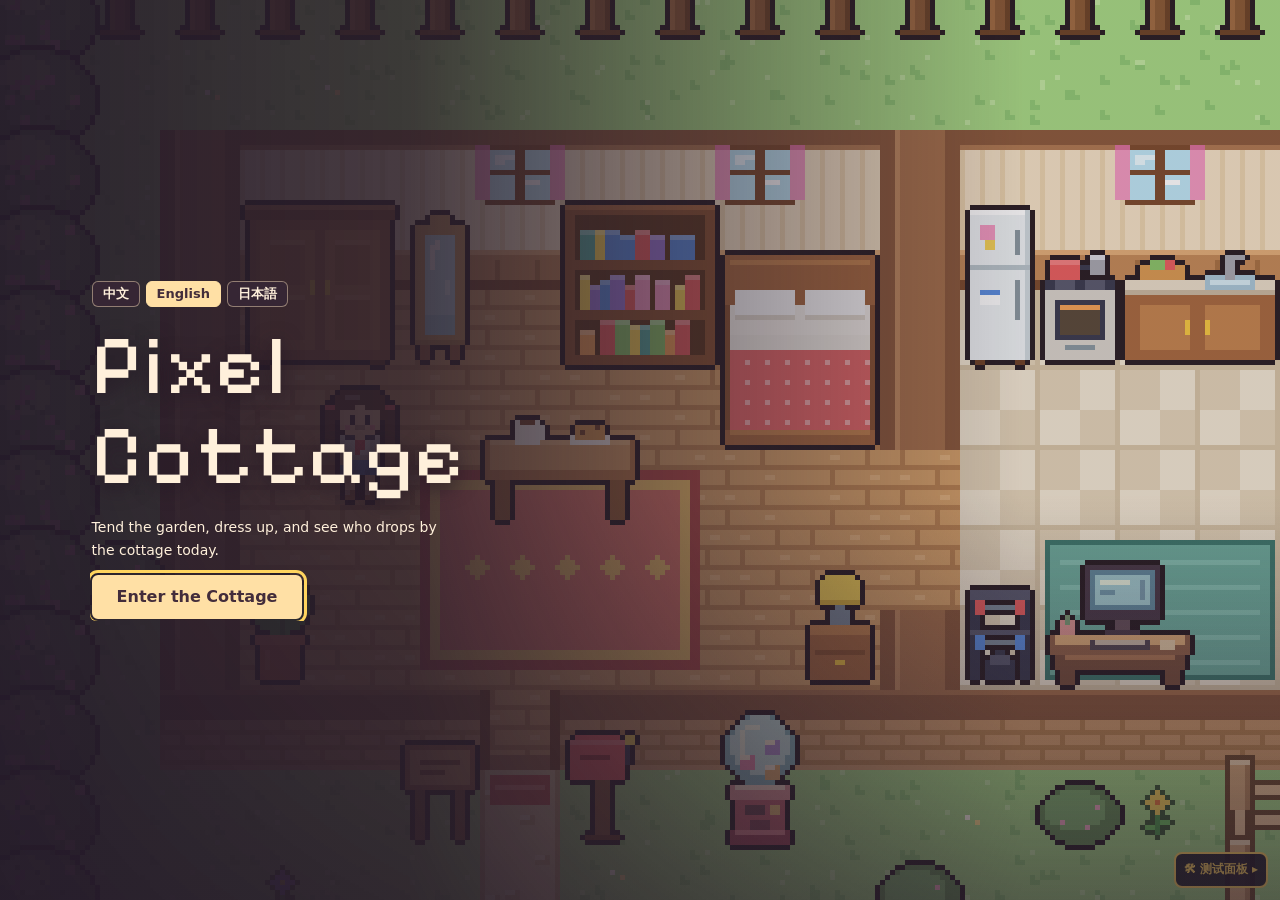
==== dev.html @ 5743267c "Let players revisit the place named in a sketch dedication" ====
<!doctype html>
<html lang="zh-CN">
<head>
<meta charset="utf-8">
<meta name="viewport" content="width=device-width, initial-scale=1, viewport-fit=cover">
<title>[DEV] 像素小屋 · HomeLove</title>
<link rel="preconnect" href="https://fonts.googleapis.com">
<link rel="preconnect" href="https://fonts.gstatic.com" crossorigin>
<link rel="stylesheet" href="https://fonts.googleapis.com/css2?family=ZCOOL+KuaiLe&family=Silkscreen&family=DotGothic16&family=Pixelify+Sans:wght@400;600&display=swap">
<link rel="stylesheet" href="style.css?v=day-plans-1">
</head>
<body data-mode="test">

<canvas id="game" tabindex="0" data-i18n-aria="title"></canvas>
<div id="lanternReaction" class="px hidden" role="status" aria-live="polite"></div>

<div id="hud">
  <div id="hudStats">
  <div class="chip" id="chipTime">☀️</div>
  <div class="chip">
    <span class="bar" id="barE">⚡<i><b id="bE"></b></i></span>
    <span class="bar" id="barH">🍙<i><b id="bH"></b></i></span>
    <span class="bar" id="barM">💗<i><b id="bM"></b></i></span>
  </div>
  <div class="chip" data-i18n-title="bagTitle">🎒<span class="n" id="cBag">0</span></div>
  </div>
  <button class="px" id="miniMap" type="button" aria-controls="villageMap" data-i18n-aria="miniMapLabel" data-i18n-title="villageMap">
    <canvas id="miniOverview" width="192" height="136" aria-hidden="true"></canvas>
    <span id="miniRide" class="hidden"></span>
  </button>
</div>
<div id="hudR">
  <button class="pbtn hidden" id="btnUmbrella" type="button" aria-keyshortcuts="U" title="U"></button>
  <button class="pbtn primary" id="btnWardrobe" type="button" data-i18n="btnWardrobe"></button>
  <button class="pbtn" id="btnAlbum" type="button" data-i18n="btnAlbum"></button>
  <button class="pbtn" id="btnDiary" type="button" data-i18n="btnDiary"></button>
  <details id="cottageMenu">
    <summary data-i18n-aria="moreActions">···</summary>
    <div class="cottage-menu-items">
      <button class="pbtn" id="btnMap" type="button" data-i18n="villageMap"></button>
      <button class="pbtn" id="btnTravel" type="button" data-i18n="travelShop"></button>
      <button class="pbtn" id="btnLang" type="button" data-i18n-aria="language"></button>
      <button class="pbtn" id="btnSound" type="button" data-i18n-aria="sound">🔊</button>
      <button class="pbtn" id="btnHelp" type="button" data-i18n="help"></button>
    </div>
  </details>
</div>

<div id="prompt" class="px hidden"></div>
<div id="villageGuide" class="hidden">
  <span id="villageGuideText" role="status"></span>
  <button id="firstGreetingDismiss" type="button" class="hidden" data-i18n="firstGreetingDismiss"></button>
  <button id="villageRouteCancel" type="button" class="hidden" data-i18n-aria="villageRouteCancel" data-i18n-title="villageRouteCancel">×</button>
</div>
<button class="pbtn" id="fishCancel" type="button" data-i18n="fishCancel" hidden></button>
<div id="toast" class="px hidden" role="status" aria-live="polite"></div>
<div id="dialog" class="px hidden" aria-live="polite"><div class="who"></div><div class="txt"></div><div class="choices"></div><div class="more">▼</div></div>

<div id="pad" aria-hidden="true">
  <button class="u" data-k="up" type="button">▲</button>
  <button class="l" data-k="left" type="button">◀</button>
  <button class="r" data-k="right" type="button">▶</button>
  <button class="d" data-k="down" type="button">▼</button>
</div>
<button id="abtn" type="button" data-i18n-aria="interact">A</button>

<div id="dress" class="overlay hidden" role="dialog" aria-modal="true" data-i18n-aria="wardrobe">
  <div class="dpanel px">
    <div class="dhead">
      <h2><span data-i18n="wardrobe"></span><small data-i18n="wardrobeHint"></small></h2>
      <button class="pbtn" id="dClose" type="button" data-i18n="dressDone"></button>
    </div>
    <div class="dbody">
      <section class="stage">
        <div class="stagebox"><canvas id="preview" width="20" height="26"></canvas></div>
        <div class="stagectl">
          <div class="rot">
            <button class="pbtn" id="rotL" type="button" data-i18n-aria="turnL">◀</button>
            <span id="rotLabel"></span>
            <button class="pbtn" id="rotR" type="button" data-i18n-aria="turnR">▶</button>
          </div>
          <div class="row">
            <button class="pbtn" id="btnWalk" type="button"></button>
            <button class="pbtn" id="btnRandom" type="button" data-i18n="random"></button>
            <button class="pbtn" id="btnSave" type="button" data-i18n="saveLook"></button>
          </div>
          <div class="looksWrap">
            <div class="lbl" data-i18n="myLooks"></div>
            <div class="looks" id="looks"></div>
          </div>
        </div>
      </section>
      <section class="picker">
        <nav class="tabs" id="tabs" data-i18n-aria="catsAria"></nav>
        <div class="items" id="items"></div>
        <div id="colorsWrap">
          <div class="lbl" data-i18n="color"></div>
          <div class="colors" id="colors"></div>
        </div>
      </section>
    </div>
  </div>
</div>

<dialog id="villageMap" class="overlay" aria-labelledby="villageMapTitle">
  <div class="dpanel px village-panel">
    <div class="dhead"><h2 id="villageMapTitle" data-i18n="villageMap"></h2><button class="pbtn" id="villageClose" type="button" data-i18n="close" autofocus></button></div>
    <div class="village-body">
      <div class="village-preview">
        <canvas id="villageOverview" width="192" height="136" aria-hidden="true"></canvas>
        <p data-i18n="villageChooseRoute"></p>
      </div>
      <div id="villageStops"></div>
    </div>
  </div>
</dialog>

<div id="diary" class="overlay hidden" role="dialog" aria-modal="true" data-i18n-aria="diary">
  <div class="dpanel px diarypanel">
    <div class="dhead">
      <h2><span data-i18n="diary"></span><small id="diarySub"></small></h2>
      <button class="pbtn" id="diaryClose" type="button" data-i18n="close"></button>
    </div>
    <div class="diarybody" id="diaryBody"></div>
  </div>
</div>

<div id="album" class="overlay hidden" role="dialog" aria-modal="true" data-i18n-aria="albumTitle">
  <div class="dpanel px diarypanel">
    <div class="dhead">
      <h2 data-i18n="albumTitle"></h2>
      <button class="pbtn" id="albumClose" type="button" data-i18n="close"></button>
    </div>
    <div class="album-body" id="albumBody"></div>
  </div>
</div>

<div id="start" class="overlay" role="dialog" aria-modal="true" data-i18n-aria="title">
  <div class="card px">
    <div class="langpick" id="langPick" role="group" data-i18n-aria="language"></div>
    <h1 data-i18n="title"></h1>
    <p class="start-lead" data-i18n="startLead"></p>
    <p class="start-detail" data-i18n="intro1"></p>
    <p class="start-detail" data-i18n="intro2"></p>
    <div class="keys">
      <span class="k"><kbd>↑</kbd><kbd>↓</kbd><kbd>←</kbd><kbd>→</kbd></span><span id="moveHelp"></span>
      <span class="k"><kbd>E</kbd><kbd data-i18n="space"></kbd></span><span data-i18n="kAct"></span>
      <span class="k"><kbd>1</kbd><kbd>2</kbd><kbd>3</kbd></span><span data-i18n="kChoose"></span>
      <span class="k"><kbd>C</kbd><kbd>J</kbd><kbd>B</kbd><kbd>L</kbd></span><span data-i18n="kMenus"></span>
      <span class="k"><kbd>M</kbd></span><span data-i18n="kSound"></span>
      <span class="k"><kbd>A</kbd></span><span data-i18n="kTouch"></span>
    </div>
    <button class="pbtn primary" id="btnStart" type="button"></button>
  </div>
</div>
<div id="fade"></div>

<script src="npc-memory.js"></script>
<script src="save-manager.js?v=save-recovery-1"></script>
<script src="cottage-activities.js?v=request-choices-1"></script>
<script src="cottage-events.js?v=snow-fishing-1"></script>
<script src="cottage-bonds.js?v=bonds-1"></script>
<script src="memory-album.js?v=cafe-request-1"></script>
<script src="resident-stories.js?v=quiet-moments-1"></script>
<script src="village-map.js?v=day-plans-1"></script>
<script src="cottage-travel.js?v=umbrella-1"></script>
<script src="village-weekend.js"></script>
<script src="village-riverside.js"></script>
<script src="village-projects.js"></script>
<script src="village-blackout.js?v=rare-nights"></script>
<script src="lang/zh.js?v=rain-dedication-visit-1" charset="utf-8"></script>
<script src="lang/en.js?v=rain-dedication-visit-1" charset="utf-8"></script>
<script src="lang/ja.js?v=rain-dedication-visit-1" charset="utf-8"></script>

<script src="js/core.js"></script>
<script src="js/wardrobe-art.js"></script>
<script src="js/audio.js"></script>
<script src="js/state.js?v=rain-dedication-visit-1"></script>
<script src="js/world-map.js?v=market-lunch-1"></script>
<script src="js/world-art.js"></script>
<script src="js/residents.js?v=rain-dedication-visit-1"></script>
<script src="js/dialogue.js"></script>
<script src="js/daily-life.js?v=lunch-return-1"></script>
<script src="js/fishing.js?v=day-plans-1"></script>
<script src="js/relationships.js?v=rain-dedication-visit-1"></script>
<script src="js/interaction.js?v=rain-sketch-1"></script>
<script src="js/hud.js?v=day-plans-1"></script>
<script src="js/input.js?v=day-plans-1"></script>
<script src="js/wardrobe.js"></script>
<script src="js/diary.js?v=rain-dedication-visit-1"></script>
<script src="js/album.js?v=rain-dedication-visit-1"></script>
<script src="js/render.js?v=rain-return-1"></script>
<script src="js/main.js?v=day-plans-1"></script>
<script src="dev/panel.js?v=day-plans-1"></script>
</body>
</html>
---- style.css ----
/* Layout: full-screen pixel world; wooden-frame UI panels float on top (HUD, dialogue with choices, wardrobe, diary). */
:root{
  --bg:#2a2230;
  --panel:#fff6e6;
  --panel-2:#f5e2c4;
  --wood:#8c5a3c;
  --ink:#3a2a2e;
  --muted:#8b7466;
  --line:#3a2a2e;
  --shadow:#3a2a2e;
  --accent:#e2607a;
  --accent-ink:#ffffff;
  --sel:#ffd45e;
  --sel-ink:#3a2a2e;
  --backdrop:rgba(30,22,34,.55);
  --c-energy:#f2c33a;
  --c-hunger:#ef9a4f;
  --c-mood:#ec6a8a;
  --font-display:"ZCOOL KuaiLe","PingFang SC","Hiragino Sans GB","Microsoft YaHei",sans-serif;
  --font-body:"PingFang SC","Hiragino Sans GB","Microsoft YaHei","Noto Sans SC",system-ui,sans-serif;
}
@media (prefers-color-scheme: dark){
  :root:not([data-theme="light"]){
    --panel:#2e2636; --panel-2:#3d3248; --wood:#5e3c2a; --ink:#f5eadc; --muted:#b9a897; --line:#120e16; --shadow:#0c090f;
    --accent:#f07890; --sel:#e9b949; --sel-ink:#2a2026; --backdrop:rgba(8,6,10,.65); color-scheme:dark;
  }
}
:root[data-theme="dark"]{
  --panel:#2e2636; --panel-2:#3d3248; --wood:#5e3c2a; --ink:#f5eadc; --muted:#b9a897; --line:#120e16; --shadow:#0c090f;
  --accent:#f07890; --sel:#e9b949; --sel-ink:#2a2026; --backdrop:rgba(8,6,10,.65); color-scheme:dark;
}
*{box-sizing:border-box}
html,body{height:100%;margin:0;overflow:hidden}
body{background:var(--bg);color:var(--ink);font-family:var(--font-body);-webkit-user-select:none;user-select:none;-webkit-tap-highlight-color:transparent}
canvas{image-rendering:pixelated;image-rendering:crisp-edges}
#game{position:fixed;inset:0;display:block;touch-action:none;outline:none}
#lanternReaction{position:fixed;left:0;top:0;z-index:4;max-width:min(240px,70vw);padding:5px 9px;font-size:13px;line-height:1.4;background:#fff0cf;border-width:2px;pointer-events:none;transform:translate(-50%,-100%)}
#lanternReaction::after{content:"";position:absolute;left:50%;bottom:-5px;width:6px;height:6px;background:#fff0cf;border-right:2px solid var(--line);border-bottom:2px solid var(--line);transform:rotate(45deg)}
.hidden{display:none!important}
button{font:inherit;color:inherit;cursor:pointer}
button:focus-visible{outline:3px solid var(--sel);outline-offset:2px}
.px{background:var(--panel);color:var(--ink);border:3px solid var(--line);box-shadow:4px 4px 0 var(--shadow);border-radius:6px}
.pbtn{background:var(--panel);color:var(--ink);border:3px solid var(--line);box-shadow:3px 3px 0 var(--shadow);border-radius:6px;padding:6px 12px;font-weight:700;font-size:14px;line-height:1.2}
.pbtn:active{transform:translate(2px,2px);box-shadow:1px 1px 0 var(--shadow)}
.pbtn.primary{background:var(--accent);color:var(--accent-ink)}
kbd{display:inline-block;min-width:22px;padding:0 5px;margin-right:6px;border:2px solid var(--line);border-radius:4px;background:var(--sel);color:var(--sel-ink);text-align:center;font-family:"Silkscreen","PingFang SC","Hiragino Sans GB","Microsoft YaHei",sans-serif;font-size:12px;line-height:18px}

#hud{position:fixed;top:calc(12px + env(safe-area-inset-top,0px));left:calc(12px + env(safe-area-inset-left,0px));display:grid;justify-items:start;gap:8px;z-index:5;pointer-events:none;max-width:calc(100% - 210px)}
#hudStats{display:flex;gap:8px;flex-wrap:wrap}
#miniMap{display:block;width:clamp(95px,14vw,144px);padding:3px;pointer-events:auto;text-align:left}
#miniOverview{display:block;width:100%;height:auto;image-rendering:pixelated;border-radius:2px}
#miniRide{display:block;margin:3px 2px 0;font-size:11px;font-weight:700;line-height:1.3}
.chip{background:var(--panel);border:3px solid var(--line);box-shadow:3px 3px 0 var(--shadow);border-radius:6px;padding:4px 10px;font-weight:700;font-size:13px;display:flex;gap:8px;align-items:center;white-space:nowrap}
.chip .n{font-variant-numeric:tabular-nums}
.bar{display:flex;align-items:center;gap:3px;font-size:12px}
.bar i{display:block;width:34px;height:10px;border:2px solid var(--line);background:var(--panel-2);border-radius:2px;overflow:hidden}
.bar i b{display:block;height:100%;width:50%}
#bE{background:var(--c-energy)}#bH{background:var(--c-hunger)}#bM{background:var(--c-mood)}
.bar.low i{animation:blink 1s steps(2) infinite}
@keyframes blink{50%{border-color:var(--accent);background:var(--accent)}}
#hudR{position:fixed;top:calc(12px + env(safe-area-inset-top,0px));right:calc(12px + env(safe-area-inset-right,0px));display:flex;gap:8px;z-index:5;flex-wrap:wrap;justify-content:flex-end;max-width:280px}
@media(max-width:560px){#hud{max-width:46vw;gap:6px}#hudStats{gap:5px}#hudR{max-width:48vw}#hudR .pbtn{padding:4px 6px;font-size:12px}}
@media(max-width:560px){#chipTime{max-width:100%;white-space:normal;font-size:12px;line-height:1.5}#hudStats{flex-wrap:wrap}}

#prompt{position:fixed;left:50%;bottom:calc(24px + env(safe-area-inset-bottom,0px));transform:translateX(-50%);z-index:7;padding:6px 12px;font-size:14px;font-weight:700;white-space:nowrap}
#toast{position:fixed;left:50%;top:calc(64px + env(safe-area-inset-top,0px));transform:translateX(-50%);z-index:9;padding:5px 12px;font-size:13px;font-weight:700;white-space:nowrap;pointer-events:none;max-width:calc(100% - 32px);overflow:hidden;text-overflow:ellipsis}
#dialog{position:fixed;left:50%;bottom:calc(74px + env(safe-area-inset-bottom,0px));transform:translateX(-50%);width:min(560px,calc(100% - 32px));z-index:8;padding:10px 14px 14px;cursor:pointer;max-height:calc(100% - 120px);overflow:auto}
#dialog.modal{bottom:calc(24px + env(safe-area-inset-bottom,0px))}
#dialog .who{font-family:var(--font-display);font-size:16px;color:var(--accent);margin-bottom:2px}
#dialog .txt{font-size:15px;line-height:1.65}
#dialog .more{position:absolute;right:12px;bottom:4px;font-size:12px;color:var(--muted);animation:bob .8s steps(2) infinite}
@keyframes bob{50%{transform:translateY(2px)}}
.projectName,.projectSketch{grid-column:1/-1}.projectName{width:100%;padding:8px;border:2px solid var(--edge,#704d45);border-radius:5px;background:#fff8e8;color:#3a2835;font:inherit}.projectSketch{width:min(100%,288px);height:auto;image-rendering:pixelated}
.weekMeter{grid-column:1/-1;display:block;width:min(100%,260px);height:15px;border:2px solid #664753;background:#9f727b;position:relative;overflow:hidden}
.weekMeter::before{content:"";position:absolute;inset:0 auto 0 40%;width:20%;background:#729c75}
.weekMeter i{position:absolute;inset:0 auto 0 0;width:3px;background:#fff6df;animation:weekShot 1.35s linear infinite alternate}
@keyframes weekShot{to{left:calc(100% - 3px)}}
@media(prefers-reduced-motion:reduce){.weekMeter i{animation:none;left:50%}}
.choices{display:grid;grid-template-columns:repeat(auto-fit,minmax(min(100%,200px),1fr));gap:6px;margin-top:10px}
.choice{display:flex;align-items:center;gap:6px;text-align:left;background:var(--panel-2);color:var(--ink);border:3px solid var(--line);border-radius:6px;padding:6px 10px;font-weight:700;font-size:14px;min-width:0}
.choice:hover:not(:disabled),.choice:focus-visible{background:var(--sel);color:var(--sel-ink);outline:none}
.choice:disabled{opacity:.45;cursor:not-allowed}
.choice kbd{margin:0;flex:none}

#pad{position:fixed;left:calc(16px + env(safe-area-inset-left,0px));bottom:calc(16px + env(safe-area-inset-bottom,0px));z-index:6;display:none;grid-template-columns:repeat(3,52px);grid-template-rows:repeat(3,52px);gap:4px;touch-action:none}
#pad button{background:var(--panel);border:3px solid var(--line);border-radius:8px;box-shadow:3px 3px 0 var(--shadow);font-size:18px;font-weight:900;touch-action:none;padding:0}
#pad button.on{transform:translate(2px,2px);box-shadow:1px 1px 0 var(--shadow);background:var(--sel);color:var(--sel-ink)}
#pad .u{grid-column:2;grid-row:1}#pad .l{grid-column:1;grid-row:2}#pad .r{grid-column:3;grid-row:2}#pad .d{grid-column:2;grid-row:3}
#abtn{position:fixed;right:calc(20px + env(safe-area-inset-right,0px));bottom:calc(30px + env(safe-area-inset-bottom,0px));width:74px;height:74px;border-radius:50%;z-index:6;display:none;font-family:"Silkscreen",monospace;font-size:24px;background:var(--accent);color:var(--accent-ink);border:3px solid var(--line);box-shadow:3px 3px 0 var(--shadow);touch-action:none}
#abtn:active{transform:translate(2px,2px);box-shadow:1px 1px 0 var(--shadow)}
@media (pointer:coarse){
  #pad{display:grid}#abtn{display:block}
  #prompt{bottom:calc(196px + env(safe-area-inset-bottom,0px))}
  #dialog,#dialog.modal{bottom:auto;top:calc(104px + env(safe-area-inset-top,0px));max-height:calc(100% - 330px)}
}

.overlay{position:fixed;inset:0;z-index:20;background:var(--backdrop);display:flex;align-items:center;justify-content:center;padding:calc(16px + env(safe-area-inset-top,0px)) calc(16px + env(safe-area-inset-right,0px)) calc(16px + env(safe-area-inset-bottom,0px)) calc(16px + env(safe-area-inset-left,0px))}
.dpanel{width:min(940px,100%);max-height:100%;display:flex;flex-direction:column;overflow:hidden;border-width:4px}
.dhead{display:flex;align-items:center;justify-content:space-between;gap:12px;padding:8px 12px 8px 16px;background:var(--wood);color:#fff3df;border-bottom:4px solid var(--line)}
.dhead h2{margin:0;font-family:var(--font-display);font-weight:400;font-size:22px;letter-spacing:.04em}
.dhead small{font-size:12px;opacity:.85;margin-left:8px}
.dbody{display:grid;grid-template-columns:270px minmax(0,1fr);min-height:0;flex:1}
.stage{padding:14px;border-right:3px solid var(--line);display:flex;flex-direction:column;align-items:center;gap:12px;overflow:auto;background:var(--panel)}
.stagebox{width:100%;height:236px;display:flex;justify-content:center;align-items:flex-end;padding-bottom:14px;border:3px solid var(--line);border-radius:6px;position:relative;
  background-color:var(--panel-2);
  background-image:linear-gradient(45deg,rgba(120,80,60,.08) 25%,transparent 25%,transparent 75%,rgba(120,80,60,.08) 75%),linear-gradient(45deg,rgba(120,80,60,.08) 25%,transparent 25%,transparent 75%,rgba(120,80,60,.08) 75%);
  background-size:16px 16px;background-position:0 0,8px 8px}
.stagebox::after{content:"";position:absolute;left:50%;bottom:14px;width:96px;height:12px;transform:translateX(-50%);background:rgba(58,42,46,.18);border-radius:50%}
#preview{width:160px;height:208px;position:relative;z-index:1}
#preview.pop{animation:pop .28s steps(4)}
@keyframes pop{0%{transform:translateY(0)}40%{transform:translateY(-10px)}100%{transform:translateY(0)}}
.stagectl{display:flex;flex-direction:column;gap:10px;align-items:center;width:100%}
.rot{display:flex;align-items:center;gap:8px}
.rot span{min-width:44px;text-align:center;font-weight:700;font-size:13px}
.rot .pbtn{padding:4px 10px}
.row{display:flex;gap:8px;flex-wrap:wrap;justify-content:center}
.looksWrap{width:100%}
.lbl{font-size:12px;font-weight:800;color:var(--muted);letter-spacing:.08em;margin:0 0 6px}
.looks{display:flex;flex-wrap:wrap;gap:10px}
.looks .empty{font-size:12px;color:var(--muted);line-height:1.5}
.look{position:relative;border:3px solid var(--line);border-radius:6px;background:var(--panel-2);padding:2px}
.look canvas{width:40px;height:52px;display:block}
.look .del{position:absolute;top:-9px;right:-9px;width:20px;height:20px;border-radius:50%;border:2px solid var(--line);background:var(--panel);font-size:11px;line-height:14px;padding:0;font-weight:900}
.picker{display:flex;flex-direction:column;min-height:0;padding:12px 14px 14px;gap:12px;background:var(--panel)}
.tabs{display:flex;gap:6px;flex-wrap:wrap}
.tab{padding:6px 12px;border:3px solid var(--line);border-radius:6px;background:var(--panel-2);font-weight:700;font-size:14px}
.tab.on{background:var(--sel);color:var(--sel-ink);box-shadow:3px 3px 0 var(--shadow)}
.items{display:grid;grid-template-columns:repeat(auto-fill,minmax(86px,1fr));gap:10px;overflow:auto;min-height:120px;flex:1;padding:2px 6px 6px 2px;align-content:start}
.item{border:3px solid var(--line);border-radius:6px;background:var(--panel-2);padding:8px 4px 6px;display:flex;flex-direction:column;align-items:center;gap:4px;position:relative}
.item canvas{width:64px;height:56px}
.items[data-category="capsuleHair"] .item canvas{width:54px;height:63px}
.item span{font-size:12px;font-weight:700}
.item.sel{background:var(--sel);color:var(--sel-ink);box-shadow:3px 3px 0 var(--shadow)}
.item.locked canvas{filter:grayscale(1);opacity:.45}
.item .lock{position:absolute;top:3px;right:5px;font-size:11px;font-weight:800;color:var(--accent)}
.item .liked{position:absolute;top:3px;left:5px;font-size:11px;color:var(--accent)}
.colors{display:flex;flex-wrap:wrap;gap:8px}
.sw{width:30px;height:30px;border:3px solid var(--line);border-radius:6px;padding:0}
.sw.on{box-shadow:0 0 0 3px var(--sel),3px 3px 0 3px var(--shadow)}

#villageMap{width:100%;height:100%;max-width:none;max-height:none;margin:0;border:0;color:inherit}
#villageMap:not([open]){display:none}
#villageMap::backdrop{background:transparent}
.village-panel{width:min(720px,100%)}
.village-body{display:grid;grid-template-columns:minmax(0,1.4fr) minmax(0,1fr);gap:14px;align-items:start;padding:14px;overflow:auto}
.village-preview p{margin:6px 0 0;color:var(--muted);font-size:12px;line-height:1.5}
#villageOverview{display:block;width:100%;height:auto;image-rendering:pixelated;border:3px solid var(--line);border-radius:6px}
#villageStops{display:grid;gap:6px}
.village-stop{display:flex;align-items:center;gap:8px;text-align:left}
.village-stop small{display:block;font-weight:500;color:var(--muted)}
.village-dot{width:10px;height:10px;flex:0 0 10px;border:1px solid var(--line)}
@media(max-width:520px){.village-body{grid-template-columns:1fr}.village-panel{height:auto;max-height:90vh}#villageOverview{max-height:34vh;object-fit:contain}}
.diarypanel{width:min(860px,100%)}
#btnAlbum{position:relative}
#btnAlbum[data-new]::after{content:attr(data-new);position:absolute;top:-7px;right:-5px;padding:1px 4px;color:#fff9eb;background:#a55356;border:2px solid #fff1d5;font-size:10px;line-height:1.2;pointer-events:none}
.album-body{overflow:auto;padding:16px;background:#f5e3c7;color:#513b33}
.album-grid{display:grid;grid-template-columns:repeat(auto-fill,minmax(min(100%,145px),1fr));gap:14px}
.album-tabs{display:flex;flex-wrap:wrap;gap:8px;margin-bottom:16px}
.album-card,.album-page{background:#fff5df;border:2px solid #b48667;color:#513b33;padding:8px;box-shadow:2px 3px #d7b595}
.album-card{display:flex;flex-direction:column;gap:4px;text-align:start;font:inherit;cursor:pointer}
.album-card:hover,.album-card:focus-visible{border-color:#a55356}
.album-card[data-kind="rareDate"]{border-color:#b48537}
.album-card canvas,.album-page canvas{display:block;width:100%;height:auto;image-rendering:pixelated;border:1px solid #ac8063}
.album-card small,.album-page small{color:#75594a}
.album-page>.pbtn{margin:8px 8px 0 0}
.moment-art{display:block;grid-column:1/-1;width:192px;max-width:100%;height:auto;image-rendering:pixelated;border:2px solid #735047;margin:8px auto}
.badge-grid{display:grid;grid-template-columns:repeat(auto-fill,minmax(min(100%,128px),1fr));gap:10px;margin-top:8px}
.badge{display:grid;justify-items:center;gap:4px;text-align:center;background:#fff5df;border:2px solid #b48667;color:#513b33;padding:8px;box-shadow:2px 3px #d7b595}
.badge canvas{width:48px;height:48px;image-rendering:pixelated}
.badge small{color:#75594a;font-size:11px}
.badge.locked{opacity:.6}
.badge.rare:not(.locked){background:linear-gradient(160deg,#fff4d2,#f1d9a8);border-color:#c9a258}
.badge .pbtn{font-size:12px;padding:3px 8px}
.rewind-row{display:flex;flex-wrap:wrap;gap:6px;margin-top:6px}
.album-page{width:min(100%,436px);margin:12px auto 4px;padding:12px}
.album-page h3{margin:10px 0 2px}
.album-page p{margin:8px 0 2px}
.diarybody{overflow:auto;padding:14px 16px 18px;display:flex;flex-direction:column;gap:18px;background:var(--panel)}
.dsec h3{margin:0 0 10px;font-family:var(--font-display);font-weight:400;font-size:19px}
.rel{display:grid;grid-template-columns:repeat(auto-fit,minmax(min(100%,360px),1fr));gap:12px}
.rcard{display:flex;gap:12px;padding:12px;border:3px solid var(--line);border-radius:6px;background:var(--panel-2)}
.rcard canvas{width:60px;height:78px;flex:none}
.rinfo{min-width:0;display:flex;flex-direction:column;gap:4px;font-size:13px}
.rtop{display:flex;align-items:center;gap:8px;flex-wrap:wrap}
.rtop b{font-size:16px}
.pill{font-size:11px;font-weight:800;padding:1px 8px;border:2px solid var(--line);border-radius:999px;background:var(--panel)}
.pill.love{background:var(--accent);color:var(--accent-ink)}
.rsub{color:var(--muted);font-size:12px}
.hearts{display:flex;gap:2px;font-size:15px;line-height:1;color:var(--muted)}
.hearts span{opacity:.3}.hearts span.on{color:var(--accent);opacity:1}
.rline{line-height:1.55}
.rline em{font-style:normal;color:var(--muted)}
.rnext{margin-top:2px;font-weight:700;color:var(--accent)}
.inv{display:grid;grid-template-columns:repeat(auto-fill,minmax(170px,1fr));gap:10px}
.icard{display:flex;gap:10px;align-items:center;padding:10px;border:3px solid var(--line);border-radius:6px;background:var(--panel-2)}
.icard .ic{font-size:24px}
.icard b{display:block;font-size:14px}
.icard small{color:var(--muted);font-size:12px;line-height:1.4;display:block}
.tips{margin:0;padding-left:18px;line-height:1.85;font-size:13px}

.card{width:min(480px,100%);padding:22px 22px 20px;display:flex;flex-direction:column;gap:14px;max-height:100%;overflow:auto}
.card h1{margin:0;font-family:var(--font-display);font-weight:400;font-size:34px;letter-spacing:.04em;text-wrap:balance}
.card p{margin:0;line-height:1.7;font-size:15px}
.keys{display:grid;grid-template-columns:auto 1fr;gap:8px 12px;font-size:14px;align-items:center}
.keys .k{display:flex;gap:4px}
.keys kbd{margin:0}
.card .pbtn{align-self:flex-start;font-size:16px;padding:8px 18px}
#fade{position:fixed;inset:0;background:#0d0a12;opacity:0;pointer-events:none;transition:opacity .45s;z-index:40}

.langpick{display:flex;gap:6px;flex-wrap:wrap}
.langpick .pbtn{padding:4px 10px;font-size:13px}
.langpick .pbtn[aria-pressed="true"]{background:var(--sel);color:var(--sel-ink)}
#btnLang{white-space:nowrap}
@media (max-width:720px){
  .overlay{padding:0}
  .dpanel{height:100%;width:100%;border-radius:0;border:0;box-shadow:none}
  .dhead{padding-top:calc(8px + env(safe-area-inset-top,0px));padding-left:max(16px,env(safe-area-inset-left,0px));padding-right:max(12px,env(safe-area-inset-right,0px))}
  .dhead small{display:none}
  .dbody{grid-template-columns:minmax(0,1fr);grid-template-rows:auto minmax(0,1fr)}
  .stage{border-right:0;border-bottom:3px solid var(--line);flex-direction:row;align-items:stretch;padding:10px max(16px,env(safe-area-inset-right,0px)) 10px max(16px,env(safe-area-inset-left,0px));overflow:visible}
  .stagebox{width:118px;flex:none;height:156px;padding-bottom:8px}
  .stagebox::after{bottom:8px;width:70px}
  #preview{width:100px;height:130px}
  .stagectl{align-items:flex-start;gap:8px;min-width:0}
  .row{justify-content:flex-start}
  .looksWrap{display:none}
  .picker{padding:10px max(16px,env(safe-area-inset-right,0px)) calc(12px + env(safe-area-inset-bottom,0px)) max(16px,env(safe-area-inset-left,0px))}
  .items{grid-template-columns:repeat(auto-fill,minmax(76px,1fr));gap:8px}
  .item canvas{width:56px;height:49px}
  .diarybody{padding:12px max(16px,env(safe-area-inset-right,0px)) calc(16px + env(safe-area-inset-bottom,0px)) max(16px,env(safe-area-inset-left,0px))}
  .card{margin:16px}
}
@media (prefers-reduced-motion:reduce){#preview.pop,.bar.low i,#dialog .more{animation:none}#fade{transition:none}}

.keepsakes{display:flex;flex-wrap:wrap;gap:7px;margin:8px 0}
.keepsake{display:flex;align-items:center;gap:6px;min-height:45px;padding:4px 7px;border:1px solid #ac745d;background:#fff0cc;color:#633f36;box-shadow:2px 2px 0 #d8a679;border-radius:3px}
.keepsake[data-kind="rareDate"]{border-color:#ac84b8;background:#f4e4ff;box-shadow:2px 2px 0 #c49ccc}
.keepsake[data-kind="sharedFishing"]{border-color:#7397a9;background:#e5f4fb;box-shadow:2px 2px 0 #a8c7d4}
.keepsake canvas{width:30px;height:39px;image-rendering:pixelated}
.keepsake-caption{display:grid;gap:1px;font-size:11px}
.keepsake-caption small{font-size:10px}
.capsule-reveal{display:grid;place-items:center;margin:4px auto 8px;width:88px;height:104px;border:2px solid #b87983;background:#fce1d4;box-shadow:3px 3px 0 #d1a18a;border-radius:8px}
.capsule-reveal canvas{width:60px;height:78px;image-rendering:pixelated}
/* Controls sit over the village, with utility actions in a compact menu. */
#hudStats{gap:4px}
#hud .chip,#miniMap,#hudR .pbtn,#cottageMenu>summary{
  border:1px solid #ffe1af66;background:#302633ed;color:#fff0d8;box-shadow:0 3px 10px #21162455;
  border-radius:5px
}
#hudR{max-width:none;gap:5px;align-items:start}
#hudR .pbtn,#cottageMenu>summary{min-height:40px;font-size:13px}
#hudR .pbtn:hover,#cottageMenu>summary:hover,#cottageMenu[open]>summary{background:#654654}
#hudR #btnWardrobe{background:#ffe0a5;color:#432d3b}
#cottageMenu{position:relative}
#cottageMenu>summary{
  cursor:pointer;list-style:none;display:grid;place-items:center;width:42px;font-weight:700
}
#cottageMenu>summary::-webkit-details-marker{display:none}
#cottageMenu>summary:focus-visible{outline:2px solid var(--sel);outline-offset:2px}
.cottage-menu-items{
  position:absolute;right:0;top:calc(100% + 6px);display:grid;gap:4px;min-width:132px;
  padding:6px;background:#302633;border:1px solid #ffe1af66;border-radius:6px
}
.cottage-menu-items .pbtn{text-align:start;white-space:nowrap}
#start{
  justify-content:flex-start;align-items:center;
  background:linear-gradient(90deg,#251b2af5,#291e2ad9 32%,#291e2a22 80%),linear-gradient(0deg,#251b2a99,transparent 45%);
  padding-inline:clamp(18px,7vw,96px)
}
#start .card{margin:0;gap:14px;background:transparent;border:0;box-shadow:none;color:#fff0db;padding:2px;width:min(460px,100%)}
#start h1{font-size:clamp(42px,7vw,84px);line-height:1.08;text-shadow:0 4px 20px #251824}
#start .card>p{font-size:14px;line-height:1.6;color:#fff0db;margin:0;max-width:40ch}
#start .langpick{order:-1}
#start .langpick button{border:1px solid #ffe4bd75;background:#362634;color:#fff0db;box-shadow:none}
#start .langpick button[aria-pressed="true"],#btnStart{background:#ffe0a5;color:#432d3b;border-color:#ffe0a5;box-shadow:none}
#btnStart{align-self:flex-start;min-height:44px;padding-inline:22px}
#start .keys,#start:not(.show-controls) .start-detail,#start.show-controls .start-lead{display:none}
#start.show-controls .keys{display:grid}
body:has(#start:not(.hidden)) :is(#hud,#hudR,#pad,#abtn){visibility:hidden}
@media(max-width:700px){
  #hud{max-width:54vw}
  #hudStats .chip{gap:5px;padding-inline:6px}
  #hudStats .bar i{width:24px}
  #hudR{width:min(42vw,220px)}
  #hudR .pbtn,#cottageMenu>summary{font-size:12px;min-height:44px}
  #miniMap{width:88px}
  #start{align-items:flex-end;background:linear-gradient(0deg,#251b2afc 4%,#251b2ae8 38%,#251b2a10 84%)}
  #start.show-controls{align-items:center;background:#251b2ae8}
  #start .card{margin-bottom:clamp(14px,7vh,58px)}
  #start.show-controls .card{margin-bottom:0}
}

#villageGuide {
  position: fixed;
  z-index: 6;
  left: 50%;
  bottom: calc(24px + env(safe-area-inset-bottom, 0px));
  transform: translateX(-50%);
  display: flex;
  align-items: center;
  gap: 8px;
  width: max-content;
  max-width: calc(100% - 32px);
  min-height: 34px;
  padding: 3px 9px;
  border: 1px solid #ffe0a575;
  border-radius: 5px;
  background: #302633ed;
  color: #ffe0a5;
  font-size: 13px;
  font-weight: 700;
  pointer-events: none;
}
#villageGuideText { padding: 3px 2px; }
#fishCancel{position:fixed;top:calc(104px + env(safe-area-inset-top,0px));right:12px;min-height:44px;z-index:8}
.village-stop .village-here{font-weight:700}
#villageGuide button {
  pointer-events: auto;
  min-width: 34px;
  min-height: 34px;
  padding: 0 8px;
  border: 1px solid #ffe0a54d;
  border-radius: 4px;
  background: transparent;
  color: inherit;
  font: inherit;
  cursor: pointer;
}
#villageGuide button:focus-visible { outline: 2px solid currentColor; outline-offset: 2px; }
#villageRouteCancel { font-size: 20px; }
#prompt:not(.hidden) + #villageGuide { bottom: calc(72px + env(safe-area-inset-bottom, 0px)); }
@media (pointer: coarse) {
  #villageGuide { bottom: calc(196px + env(safe-area-inset-bottom, 0px)); }
  #prompt:not(.hidden) + #villageGuide { bottom: calc(242px + env(safe-area-inset-bottom, 0px)); }
  #villageGuide button { min-width: 44px; min-height: 44px; }
}
@media (pointer: coarse) and (orientation: landscape) and (max-height: 480px) {
  #prompt, #villageGuide { bottom: calc(16px + env(safe-area-inset-bottom, 0px)); }
  #prompt:not(.hidden) + #villageGuide { bottom: calc(62px + env(safe-area-inset-bottom, 0px)); }
  #prompt, #villageGuide { max-width: calc(100% - 330px); white-space: normal; }
}
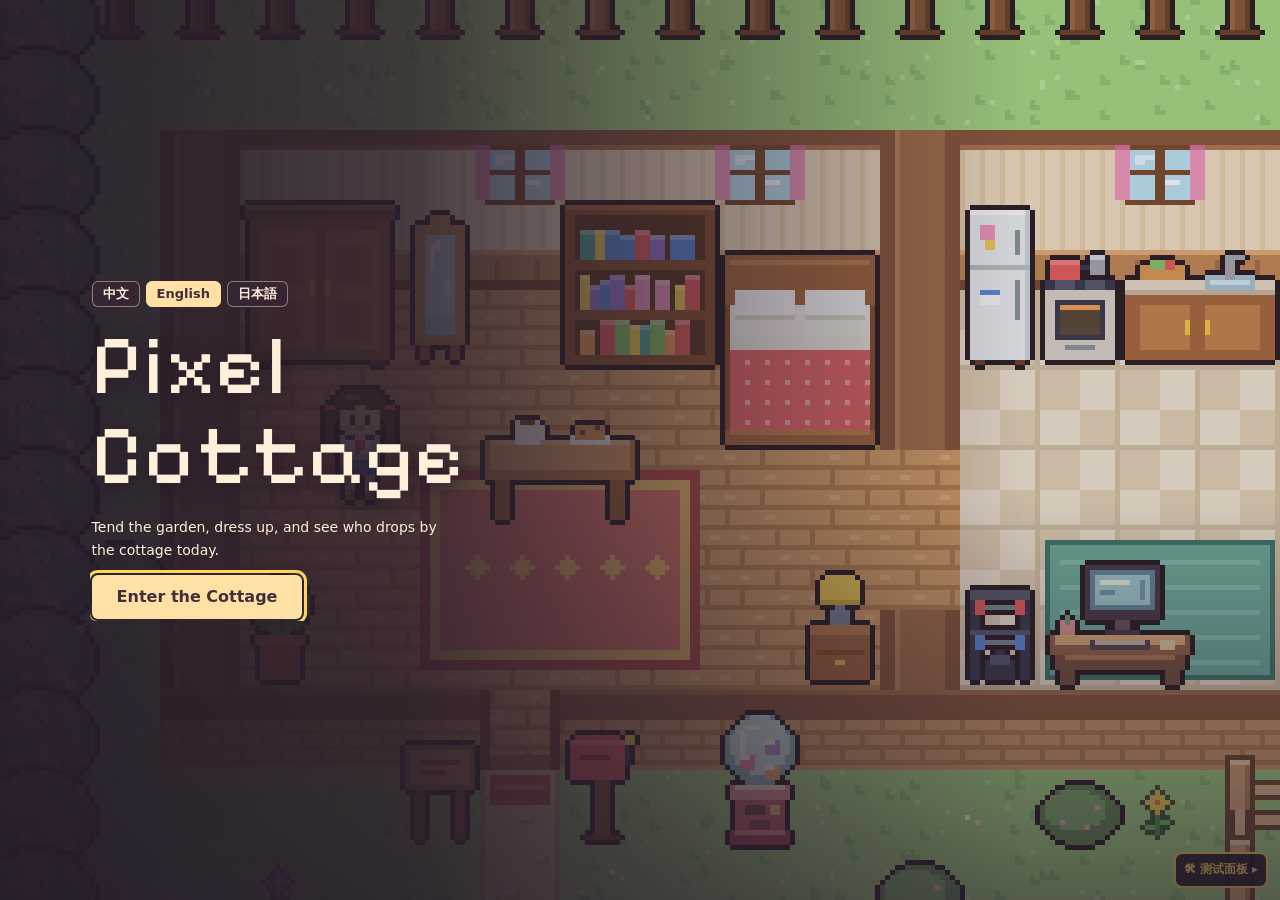
==== commit 030324c5: "Let sketch revisits record what changed at the puddle" ====
--- a/dev.html
+++ b/dev.html
@@ -168,27 +168,27 @@
 <script src="village-riverside.js"></script>
 <script src="village-projects.js"></script>
 <script src="village-blackout.js?v=rare-nights"></script>
-<script src="lang/zh.js?v=rain-dedication-visit-1" charset="utf-8"></script>
-<script src="lang/en.js?v=rain-dedication-visit-1" charset="utf-8"></script>
-<script src="lang/ja.js?v=rain-dedication-visit-1" charset="utf-8"></script>
+<script src="lang/zh.js?v=rain-dedication-compare-1" charset="utf-8"></script>
+<script src="lang/en.js?v=rain-dedication-compare-1" charset="utf-8"></script>
+<script src="lang/ja.js?v=rain-dedication-compare-1" charset="utf-8"></script>
 
 <script src="js/core.js"></script>
 <script src="js/wardrobe-art.js"></script>
 <script src="js/audio.js"></script>
-<script src="js/state.js?v=rain-dedication-visit-1"></script>
+<script src="js/state.js?v=rain-dedication-compare-1"></script>
 <script src="js/world-map.js?v=market-lunch-1"></script>
 <script src="js/world-art.js"></script>
 <script src="js/residents.js?v=rain-dedication-visit-1"></script>
 <script src="js/dialogue.js"></script>
 <script src="js/daily-life.js?v=lunch-return-1"></script>
 <script src="js/fishing.js?v=day-plans-1"></script>
-<script src="js/relationships.js?v=rain-dedication-visit-1"></script>
+<script src="js/relationships.js?v=rain-dedication-compare-1"></script>
 <script src="js/interaction.js?v=rain-sketch-1"></script>
 <script src="js/hud.js?v=day-plans-1"></script>
 <script src="js/input.js?v=day-plans-1"></script>
 <script src="js/wardrobe.js"></script>
-<script src="js/diary.js?v=rain-dedication-visit-1"></script>
-<script src="js/album.js?v=rain-dedication-visit-1"></script>
+<script src="js/diary.js?v=rain-dedication-compare-1"></script>
+<script src="js/album.js?v=rain-dedication-compare-1"></script>
 <script src="js/render.js?v=rain-return-1"></script>
 <script src="js/main.js?v=day-plans-1"></script>
 <script src="dev/panel.js?v=day-plans-1"></script>
